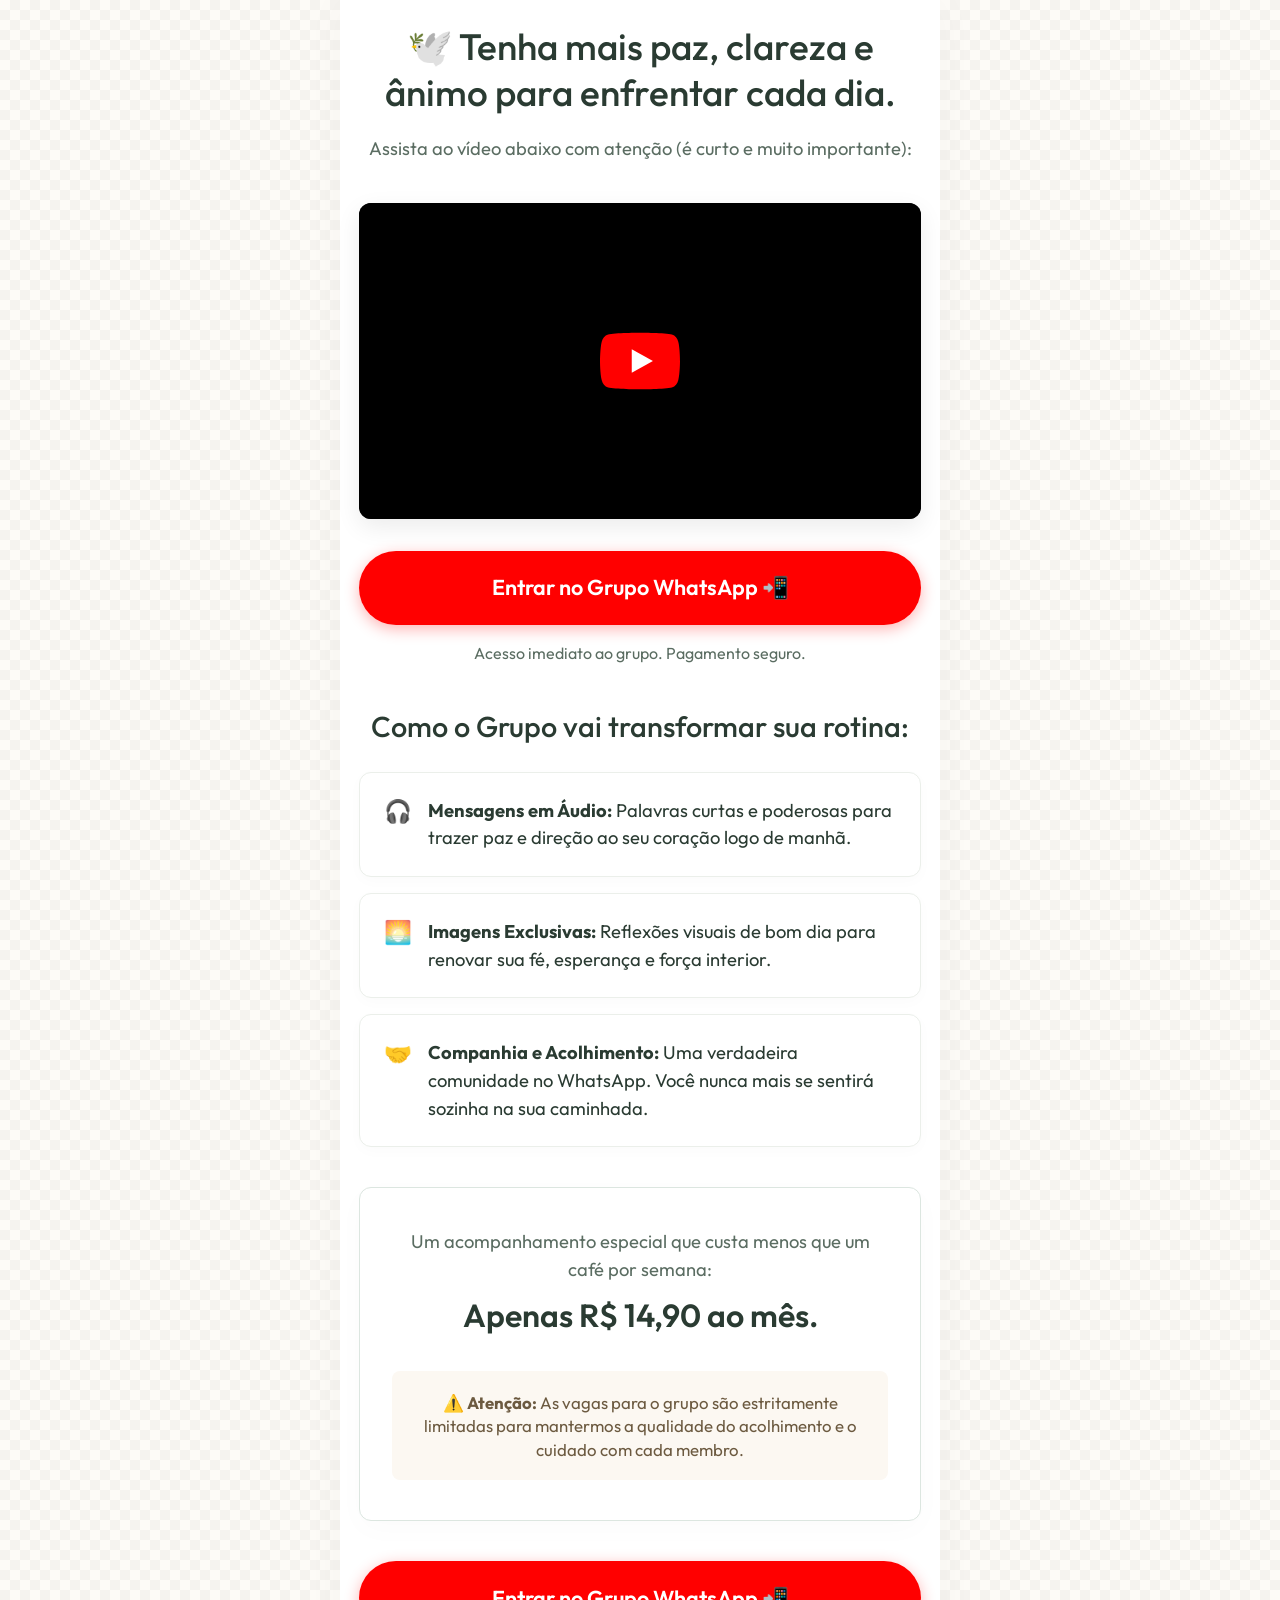
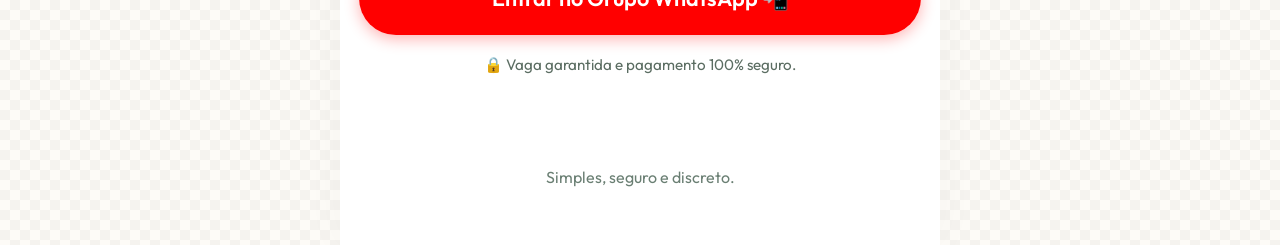
==== index.html @ f1dc8b4e "Add files via upload" ====
<!DOCTYPE html>
<html lang="pt-BR">
<head>
    <meta charset="UTF-8">
    <meta name="viewport" content="width=device-width, initial-scale=1.0, maximum-scale=1.0, user-scalable=no">
    <title>Sua Paz Diária</title>
    <link rel="preconnect" href="https://fonts.googleapis.com">
    <link rel="preconnect" href="https://fonts.gstatic.com" crossorigin>
    <link href="https://fonts.googleapis.com/css2?family=Outfit:wght@300;400;500;600&display=swap" rel="stylesheet">
    <link rel="stylesheet" href="oferta.css">
</head>
<body>
    <div class="container">
        <!-- 1. HEADLINE -->
        <header class="section text-center scroll-fade">
            <h1 class="main-title">🕊️ Tenha mais paz, clareza e ânimo para enfrentar cada dia.</h1>
            <p class="subtitle mt-2">Assista ao vídeo abaixo com atenção (é curto e muito importante):</p>
        </header>

        <!-- 2. VÍDEO VSL -->
        <section class="section text-center fade-in delay-1">
            <div class="video-container" id="video-placeholder" style="background-color: #000;">
                
                <!-- THUMBNAIL CUSTOMIZADA (Botão sempre perfeito no centro, no celular ou no PC) -->
                <div id="custom-thumb" class="pause-overlay" style="z-index: 25; background-image: url('https://img.youtube.com/vi/H5EEK-pJb9Y/maxresdefault.jpg'); background-size: cover; background-position: center; opacity: 1;" onclick="resumeVideo()">
                    <!-- Ícone de Play gigante e centralizado -->
                    <svg width="80" height="80" viewBox="0 0 68 48" fill="none" xmlns="http://www.w3.org/2000/svg" style="filter: drop-shadow(0px 4px 15px rgba(0,0,0,0.6)); transition: transform 0.2s ease;">
                        <path d="M66.52,7.74c-0.78-2.93-2.49-5.41-5.42-6.19C55.79,.01,34,0,34,0S12.21,.01,6.9,1.55C3.97,2.33,2.27,4.81,1.48,7.74C0.06,13.05,0,24,0,24s0.06,10.95,1.48,16.26c0.78,2.93,2.49,5.41,5.42,6.19C12.21,47.99,34,48,34,48s21.79-0.01,27.1-1.55c2.93-0.78,4.64-3.26,5.42-6.19C67.94,34.95,68,24,68,24S67.94,13.05,66.52,7.74z" fill="#FF0000"></path>
                        <path d="M45,24L27,14v20L45,24z" fill="#FFFFFF"></path>
                    </svg>
                </div>

                <!-- OVERLAY DE PAUSE -->
                <div id="pause-overlay" class="pause-overlay hidden" style="z-index: 20;" onclick="resumeVideo()">
                    <img id="pause-img" src="imagem-pause.jpg" alt="Vídeo Pausado" style="display:none; max-width: 80%; border-radius: 12px; box-shadow: 0 4px 20px rgba(0,0,0,0.8);">
                </div>
                
                <!-- Player do YouTube Blindado -->
                <div style="position: absolute; top:0; left:0; width:100%; height:calc(50% - 35px); z-index:10; cursor: default;"></div>
                <div style="position: absolute; bottom:0; left:0; width:100%; height:calc(50% - 35px); z-index:10; cursor: default;"></div>
                <div style="position: absolute; top:calc(50% - 35px); left:0; width:calc(50% - 45px); height:70px; z-index:10; cursor: default;"></div>
                <div style="position: absolute; top:calc(50% - 35px); right:0; width:calc(50% - 45px); height:70px; z-index:10; cursor: default;"></div>
                
                <iframe id="youtube-player" src="https://www.youtube.com/embed/H5EEK-pJb9Y?enablejsapi=1&rel=0&modestbranding=1&fs=0&controls=0&disablekb=1&playsinline=1" frameborder="0" allow="autoplay; picture-in-picture" style="position:absolute; top:0; left:0; width:100%; height:100%; border:0;"></iframe>
            </div>
            
            <div class="cta-container mt-3 scroll-fade">
                <!-- Link de checkout -->
                <a href="https://pay.cakto.com.br/9efyr44_864281" class="cta-button heartbeat-btn">Entrar no Grupo WhatsApp 📲</a>
                <p class="subtext">Acesso imediato ao grupo. Pagamento seguro.</p>
            </div>
        </section>

        <!-- 3. REFORÇO DOS PONTOS CHAVES (PÓS-VÍDEO) -->
        <section class="section scroll-fade">
            <h2 class="section-title text-center">Como o Grupo vai transformar sua rotina:</h2>
            <div class="benefits-list">
                <div class="benefit-item">
                    <span class="check-icon">🎧</span>
                    <p><strong>Mensagens em Áudio:</strong> Palavras curtas e poderosas para trazer paz e direção ao seu coração logo de manhã.</p>
                </div>
                <div class="benefit-item">
                    <span class="check-icon">🌅</span>
                    <p><strong>Imagens Exclusivas:</strong> Reflexões visuais de bom dia para renovar sua fé, esperança e força interior.</p>
                </div>
                <div class="benefit-item">
                    <span class="check-icon">🤝</span>
                    <p><strong>Companhia e Acolhimento:</strong> Uma verdadeira comunidade no WhatsApp. Você nunca mais se sentirá sozinha na sua caminhada.</p>
                </div>
            </div>
        </section>

        <!-- 4. PREÇO E ESCASSEZ -->
        <section class="section text-center scroll-fade">
            <div class="price-box">
                <p class="price-anchor">Um acompanhamento especial que custa menos que um café por semana:</p>
                <p class="price">Apenas R$ 14,90 ao mês.</p>
                <p class="scarcity mt-3">⚠️ <strong>Atenção:</strong> As vagas para o grupo são estritamente limitadas para mantermos a qualidade do acolhimento e o cuidado com cada membro.</p>
            </div>
        </section>

        <!-- 5. CTA FINAL -->
        <section class="section text-center scroll-fade" style="padding-bottom: 3rem;">
            <a href="https://pay.cakto.com.br/9efyr44_864281" class="cta-button heartbeat-btn">Entrar no Grupo WhatsApp 📲</a>
            <div class="secure-checkout mt-2">
                <p style="font-size: 0.95rem; color: var(--text-muted);">🔒 Vaga garantida e pagamento 100% seguro.</p>
            </div>
        </section>
        
        <footer class="text-center" style="margin-top: 1rem; color: #6A7F73; font-size: 1rem; padding-bottom: 2rem;">
            <p>Simples, seguro e discreto.</p>
        </footer>
    </div>

    <!-- Script de Autoplay e Controle Perfeito de Celular via YouTube -->
    <script src="https://www.youtube.com/iframe_api"></script>
    <script>
        var player;
        function onYouTubeIframeAPIReady() {
            player = new YT.Player('youtube-player', {
                events: {
                    'onReady': onPlayerReady,
                    'onStateChange': onPlayerStateChange
                }
            });
        }

        function onPlayerReady(event) {
            // Tenta dar o play automático 3 segundos após a tela carregar
            setTimeout(function() {
                try {
                    player.playVideo();
                } catch(e) {
                    console.log("Autoplay do celular bloqueou, aguardando toque na tela.");
                }
            }, 3000);
        }

        function onPlayerStateChange(event) {
            var pauseOverlay = document.getElementById('pause-overlay');
            var customThumb = document.getElementById('custom-thumb');
            
            if (event.data === YT.PlayerState.PAUSED) {
                // Se pausou, mostra a imagem de destrave
                pauseOverlay.classList.remove('hidden');
                
                var img = document.getElementById('pause-img');
                img.style.display = "block";
                img.onerror = function() { this.style.display = 'none'; }; 
            } else if (event.data === YT.PlayerState.PLAYING) {
                // Se voltou a tocar, some com tudo da frente para o vídeo rodar limpo
                pauseOverlay.classList.add('hidden');
                if (customThumb) customThumb.style.display = 'none';
            }
        }

        // Destrava o vídeo quando a pessoa toca no play ou no pause
        function resumeVideo() {
            if (player && typeof player.playVideo === 'function') {
                player.playVideo();
            }
            
            // Garantia extra de esconder as capas
            document.getElementById('pause-overlay').classList.add('hidden');
            var customThumb = document.getElementById('custom-thumb');
            if (customThumb) customThumb.style.display = 'none';
        }

        // Script de Animação de Scroll (Elementos aparecem suavemente)
        document.addEventListener("DOMContentLoaded", function() {
            var observer = new IntersectionObserver((entries) => {
                entries.forEach((entry) => {
                    if (entry.isIntersecting) {
                        entry.target.classList.add('visible');
                    }
                });
            }, { threshold: 0.1 });

            document.querySelectorAll('.scroll-fade').forEach((element) => {
                observer.observe(element);
            });
        });
    </script>
</body>
</html>
---- oferta.css ----
:root {
    --bg-color: #F9FBF9;
    --text-main: #2A3B32;
    --text-muted: #5B6D62;
    --accent-color: #FF0000; /* Vermelho YouTube */
    --accent-dark: #CC0000;
    --box-bg: #FFFFFF;
    --green-soft: #F4FBF6;
    --green-text: #2D6A4F;
    --green-border: #E6F3EA;
}

* {
    margin: 0;
    padding: 0;
    box-sizing: border-box;
    font-family: 'Outfit', sans-serif;
}

body {
    background-color: #FDFBF7; /* Um tom quente de creme, relaxante para os olhos */
    /* Textura quadriculada de tecido visível e confortável */
    background-image: linear-gradient(45deg, rgba(0,0,0,0.03) 25%, transparent 25%, transparent 75%, rgba(0,0,0,0.03) 75%, rgba(0,0,0,0.03)), 
                      linear-gradient(45deg, rgba(0,0,0,0.03) 25%, transparent 25%, transparent 75%, rgba(0,0,0,0.03) 75%, rgba(0,0,0,0.03));
    background-size: 20px 20px;
    background-position: 0 0, 10px 10px;
    color: var(--text-main);
    line-height: 1.5;
    font-size: 19px; 
    -webkit-font-smoothing: antialiased;
}

.container {
    max-width: 600px; 
    margin: 0 auto;
    padding: 1.5rem 1.2rem; /* Espaçamento mais compacto */
    background-color: #FFFFFF;
    box-shadow: 0 0 40px rgba(0,0,0,0.03);
    min-height: 100vh;
}

.section {
    margin-bottom: 2.5rem; /* Menos espaço em branco entre as seções */
}

.text-center {
    text-align: center;
}

.main-title {
    font-size: clamp(1.8rem, 6vw, 2.3rem);
    font-weight: 500;
    color: var(--text-main);
    line-height: 1.25;
}

.subtitle {
    font-size: 1.15rem;
    color: var(--text-muted);
    font-weight: 400;
}

.section-title {
    font-size: clamp(1.5rem, 5vw, 1.8rem);
    font-weight: 500;
    margin-bottom: 1.5rem;
    color: var(--text-main);
}

/* Video */
.video-container {
    position: relative;
    width: 100%;
    padding-bottom: 56.25%; /* 16:9 Aspect Ratio */
    height: 0;
    border-radius: 12px;
    overflow: hidden;
    box-shadow: 0 8px 25px rgba(0,0,0,0.08);
    background-color: #E2E8E4;
}

.video-container iframe,
.video-container video {
    position: absolute;
    top: 0;
    left: 0;
    width: 100%;
    height: 100%;
    border: 0;
}

/* Overlay de Pause Customizado */
.pause-overlay {
    position: absolute;
    top: 0;
    left: 0;
    width: 100%;
    height: 100%;
    background-color: rgba(0, 0, 0, 0.85); /* Fundo escuro */
    z-index: 20; /* Fica acima da blindagem invisível */
    display: flex;
    flex-direction: column;
    align-items: center;
    justify-content: center;
    cursor: pointer;
    transition: opacity 0.3s ease;
}

.pause-overlay.hidden {
    opacity: 0;
    pointer-events: none;
}

.video-mockup {
    position: absolute;
    top: 0;
    left: 0;
    width: 100%;
    height: 100%;
    display: flex;
    align-items: center;
    justify-content: center;
    color: #6A7F73;
    font-weight: 600;
    font-size: 1.2rem;
}

.mt-2 { margin-top: 1.2rem; }
.mt-3 { margin-top: 2rem; }

/* Benefits list */
.benefits-list {
    display: flex;
    flex-direction: column;
    gap: 1rem;
}

.benefit-item {
    display: flex;
    align-items: flex-start;
    gap: 1rem;
    background-color: var(--box-bg);
    padding: 1.5rem;
    border-radius: 12px;
    border: 1px solid #EBEFEA;
    box-shadow: 0 4px 15px rgba(0,0,0,0.02);
}

.benefit-item p {
    font-size: 1.15rem;
    margin: 0;
    font-weight: 400;
    text-align: left;
}

.check-icon {
    color: var(--accent-color);
    font-weight: bold;
    font-size: 1.4rem;
    margin-top: -2px;
}

/* Price Box */
.price-box {
    background-color: var(--box-bg);
    padding: 2.5rem 2rem;
    border-radius: 12px;
    border: 1px solid #DCE6E0;
    box-shadow: 0 8px 30px rgba(0,0,0,0.02);
}

.price-anchor {
    font-size: 1.15rem;
    color: var(--text-muted);
    margin-bottom: 0.5rem;
}

.price {
    font-size: 2rem;
    font-weight: 600;
    color: var(--text-main);
}

.scarcity {
    font-size: 1.05rem;
    color: #6C5A40;
    background-color: #FCF8F2;
    padding: 1.2rem;
    border-radius: 8px;
    display: inline-block;
    line-height: 1.4;
    margin-bottom: 0;
}

/* Button */
.cta-button {
    display: inline-block;
    width: 100%;
    background-color: var(--accent-color);
    color: #FFFFFF !important;
    text-decoration: none;
    padding: 1.3rem 1rem;
    font-size: 1.35rem;
    font-weight: 600;
    border-radius: 50px;
    box-shadow: 0 4px 15px rgba(255, 0, 0, 0.3);
    transition: all 0.3s ease;
    cursor: pointer;
}

.cta-button:hover {
    background-color: var(--accent-dark);
    transform: translateY(-2px);
    box-shadow: 0 6px 20px rgba(255, 0, 0, 0.4);
}

.cta-button:active {
    transform: translateY(0);
}

/* Animação pulsante */
.heartbeat-btn {
    animation: heartbeat 2s infinite;
}

@keyframes heartbeat {
    0% { transform: scale(1); box-shadow: 0 4px 15px rgba(255, 0, 0, 0.3); }
    15% { transform: scale(1.03); box-shadow: 0 8px 20px rgba(255, 0, 0, 0.45); }
    30% { transform: scale(1); box-shadow: 0 4px 15px rgba(255, 0, 0, 0.3); }
    45% { transform: scale(1.03); box-shadow: 0 8px 20px rgba(255, 0, 0, 0.45); }
    60% { transform: scale(1); box-shadow: 0 4px 15px rgba(255, 0, 0, 0.3); }
    100% { transform: scale(1); box-shadow: 0 4px 15px rgba(255, 0, 0, 0.3); }
}

.subtext {
    font-size: 1rem;
    color: var(--text-muted);
    margin-top: 1rem;
}

/* Animations - Scroll */
.scroll-fade {
    opacity: 0;
    transform: translateY(20px);
    transition: opacity 0.8s ease-out, transform 0.8s ease-out;
}

.scroll-fade.visible {
    opacity: 1;
    transform: translateY(0);
}

.fade-in {
    opacity: 0;
    transform: translateY(15px);
    animation: fadeInAnim 0.8s ease forwards;
}

.delay-1 { animation-delay: 0.1s; }
.delay-2 { animation-delay: 0.2s; }
.delay-3 { animation-delay: 0.3s; }

@keyframes fadeInAnim {
    to {
        opacity: 1;
        transform: translateY(0);
    }
}
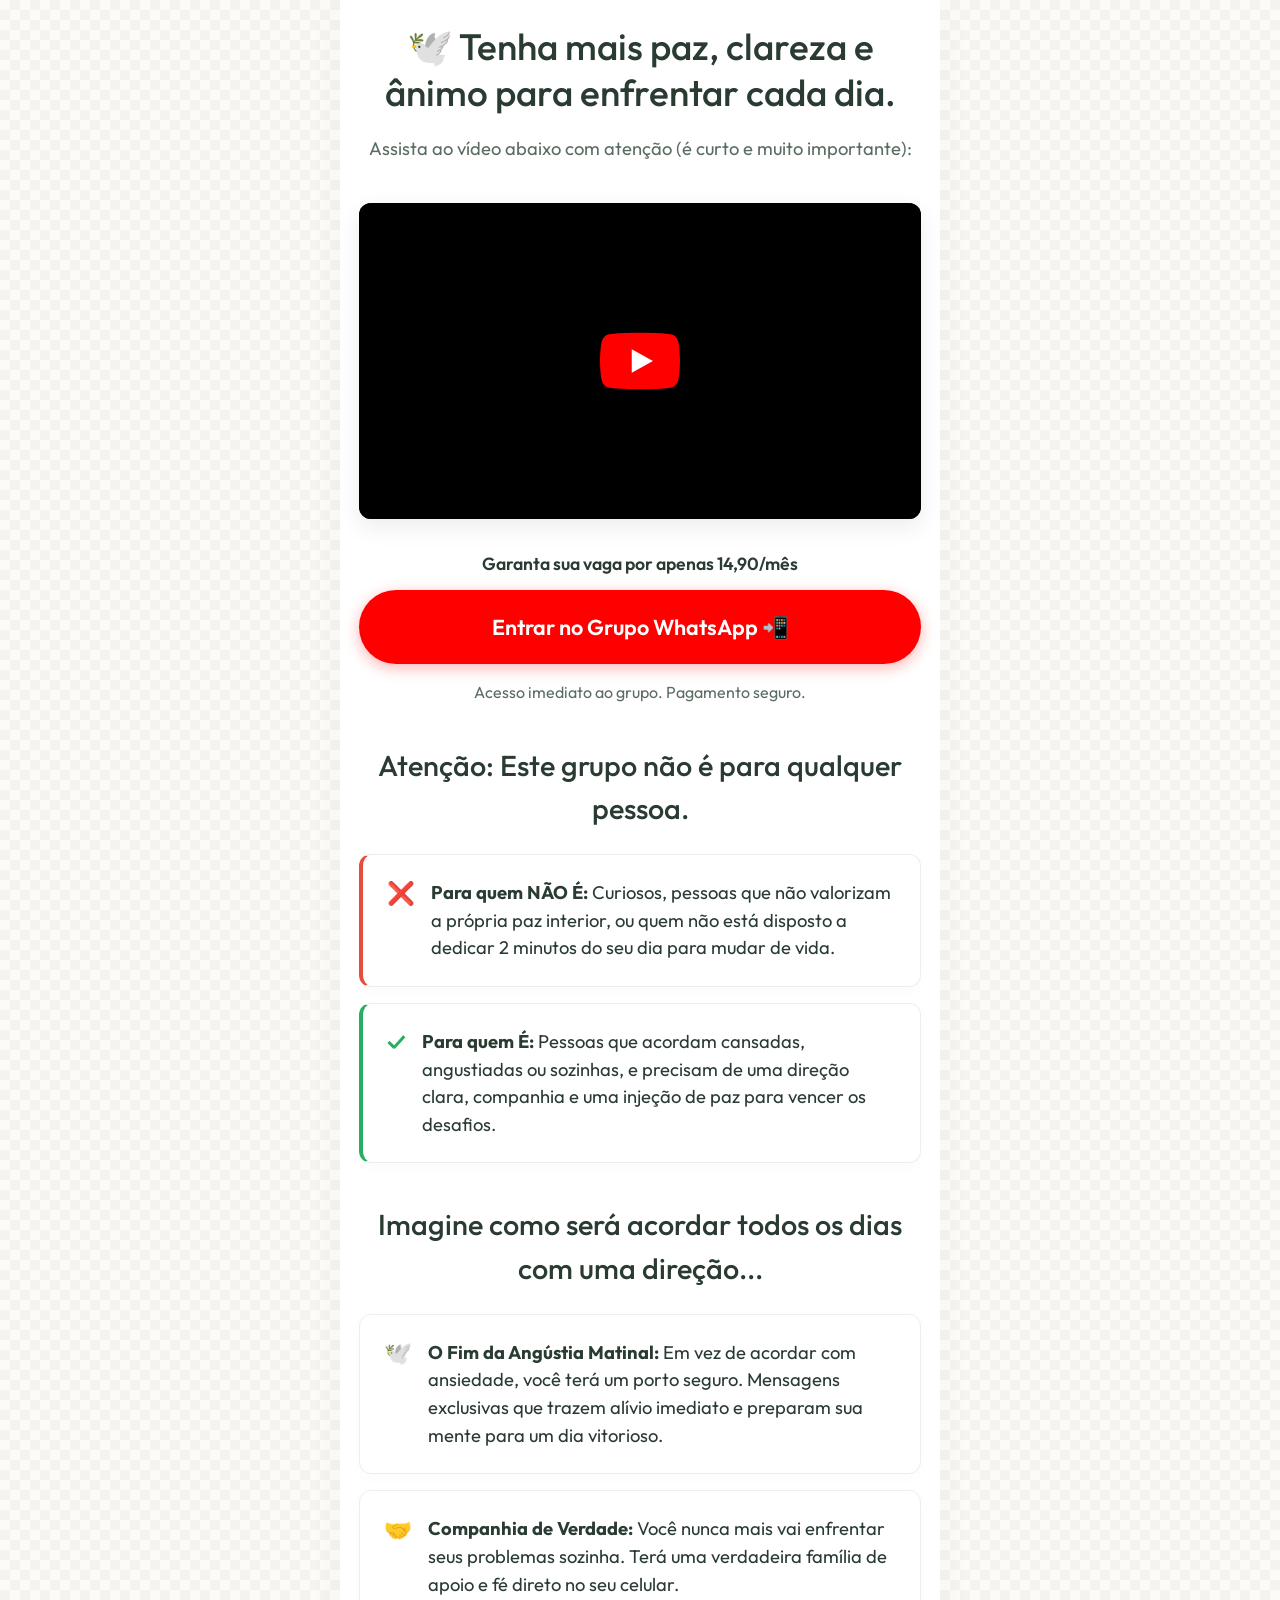
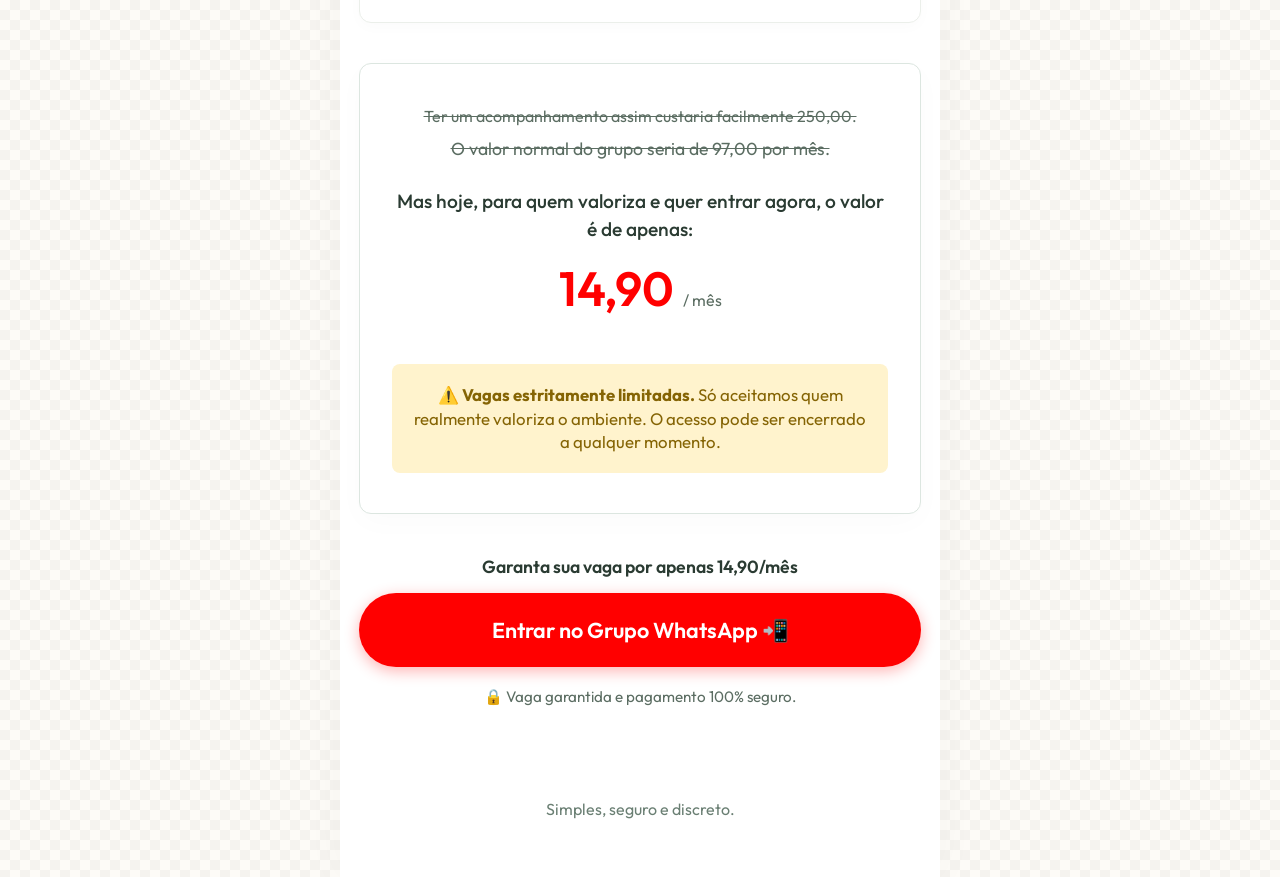
==== commit 9ed0c216: "Add files via upload" ====
--- a/index.html
+++ b/index.html
@@ -46,41 +46,56 @@
             
             <div class="cta-container mt-3 scroll-fade">
                 <!-- Link de checkout -->
+                <p style="font-size: 1.1rem; font-weight: 600; margin-bottom: 0.8rem; color: var(--text-main);">Garanta sua vaga por apenas 14,90/mês</p>
                 <a href="https://pay.cakto.com.br/9efyr44_864281" class="cta-button heartbeat-btn">Entrar no Grupo WhatsApp 📲</a>
                 <p class="subtext">Acesso imediato ao grupo. Pagamento seguro.</p>
             </div>
         </section>
 
-        <!-- 3. REFORÇO DOS PONTOS CHAVES (PÓS-VÍDEO) -->
+        <!-- 3. PARA QUEM É E NÃO É (Afastar curiosos) -->
         <section class="section scroll-fade">
-            <h2 class="section-title text-center">Como o Grupo vai transformar sua rotina:</h2>
+            <h2 class="section-title text-center">Atenção: Este grupo não é para qualquer pessoa.</h2>
             <div class="benefits-list">
-                <div class="benefit-item">
-                    <span class="check-icon">🎧</span>
-                    <p><strong>Mensagens em Áudio:</strong> Palavras curtas e poderosas para trazer paz e direção ao seu coração logo de manhã.</p>
+                <div class="benefit-item" style="border-left: 4px solid #E74C3C;">
+                    <span class="check-icon" style="color: #E74C3C;">❌</span>
+                    <p><strong>Para quem NÃO É:</strong> Curiosos, pessoas que não valorizam a própria paz interior, ou quem não está disposto a dedicar 2 minutos do seu dia para mudar de vida.</p>
                 </div>
-                <div class="benefit-item">
-                    <span class="check-icon">🌅</span>
-                    <p><strong>Imagens Exclusivas:</strong> Reflexões visuais de bom dia para renovar sua fé, esperança e força interior.</p>
-                </div>
-                <div class="benefit-item">
-                    <span class="check-icon">🤝</span>
-                    <p><strong>Companhia e Acolhimento:</strong> Uma verdadeira comunidade no WhatsApp. Você nunca mais se sentirá sozinha na sua caminhada.</p>
+                <div class="benefit-item" style="border-left: 4px solid #27AE60;">
+                    <span class="check-icon" style="color: #27AE60;">✓</span>
+                    <p><strong>Para quem É:</strong> Pessoas que acordam cansadas, angustiadas ou sozinhas, e precisam de uma direção clara, companhia e uma injeção de paz para vencer os desafios.</p>
                 </div>
             </div>
         </section>
 
-        <!-- 4. PREÇO E ESCASSEZ -->
+        <!-- 3.5. O SEU FUTURO (Ponto B) -->
+        <section class="section scroll-fade">
+            <h2 class="section-title text-center">Imagine como será acordar todos os dias com uma direção...</h2>
+            <div class="benefits-list">
+                <div class="benefit-item">
+                    <span class="check-icon">🕊️</span>
+                    <p><strong>O Fim da Angústia Matinal:</strong> Em vez de acordar com ansiedade, você terá um porto seguro. Mensagens exclusivas que trazem alívio imediato e preparam sua mente para um dia vitorioso.</p>
+                </div>
+                <div class="benefit-item">
+                    <span class="check-icon">🤝</span>
+                    <p><strong>Companhia de Verdade:</strong> Você nunca mais vai enfrentar seus problemas sozinha. Terá uma verdadeira família de apoio e fé direto no seu celular.</p>
+                </div>
+            </div>
+        </section>
+
+        <!-- 4. PREÇO E ESCASSEZ COM DUPLA ANCORAGEM -->
         <section class="section text-center scroll-fade">
             <div class="price-box">
-                <p class="price-anchor">Um acompanhamento especial que custa menos que um café por semana:</p>
-                <p class="price">Apenas R$ 14,90 ao mês.</p>
-                <p class="scarcity mt-3">⚠️ <strong>Atenção:</strong> As vagas para o grupo são estritamente limitadas para mantermos a qualidade do acolhimento e o cuidado com cada membro.</p>
+                <p class="price-anchor" style="text-decoration: line-through; margin-bottom: 0.5rem; font-size: 1rem;">Ter um acompanhamento assim custaria facilmente 250,00.</p>
+                <p class="price-anchor" style="text-decoration: line-through; margin-bottom: 1.5rem; font-size: 1.1rem;">O valor normal do grupo seria de 97,00 por mês.</p>
+                <p class="price-anchor" style="font-weight: 500; font-size: 1.2rem; color: var(--text-main);">Mas hoje, para quem valoriza e quer entrar agora, o valor é de apenas:</p>
+                <p class="price" style="font-size: 3rem; color: var(--accent-color); margin: 0.5rem 0;">14,90 <span style="font-size: 1rem; color: var(--text-muted); font-weight: 400;">/ mês</span></p>
+                <p class="scarcity mt-3" style="background-color: #FFF3CD; color: #856404;">⚠️ <strong>Vagas estritamente limitadas.</strong> Só aceitamos quem realmente valoriza o ambiente. O acesso pode ser encerrado a qualquer momento.</p>
             </div>
         </section>
 
         <!-- 5. CTA FINAL -->
         <section class="section text-center scroll-fade" style="padding-bottom: 3rem;">
+            <p style="font-size: 1.1rem; font-weight: 600; margin-bottom: 0.8rem; color: var(--text-main);">Garanta sua vaga por apenas 14,90/mês</p>
             <a href="https://pay.cakto.com.br/9efyr44_864281" class="cta-button heartbeat-btn">Entrar no Grupo WhatsApp 📲</a>
             <div class="secure-checkout mt-2">
                 <p style="font-size: 0.95rem; color: var(--text-muted);">🔒 Vaga garantida e pagamento 100% seguro.</p>
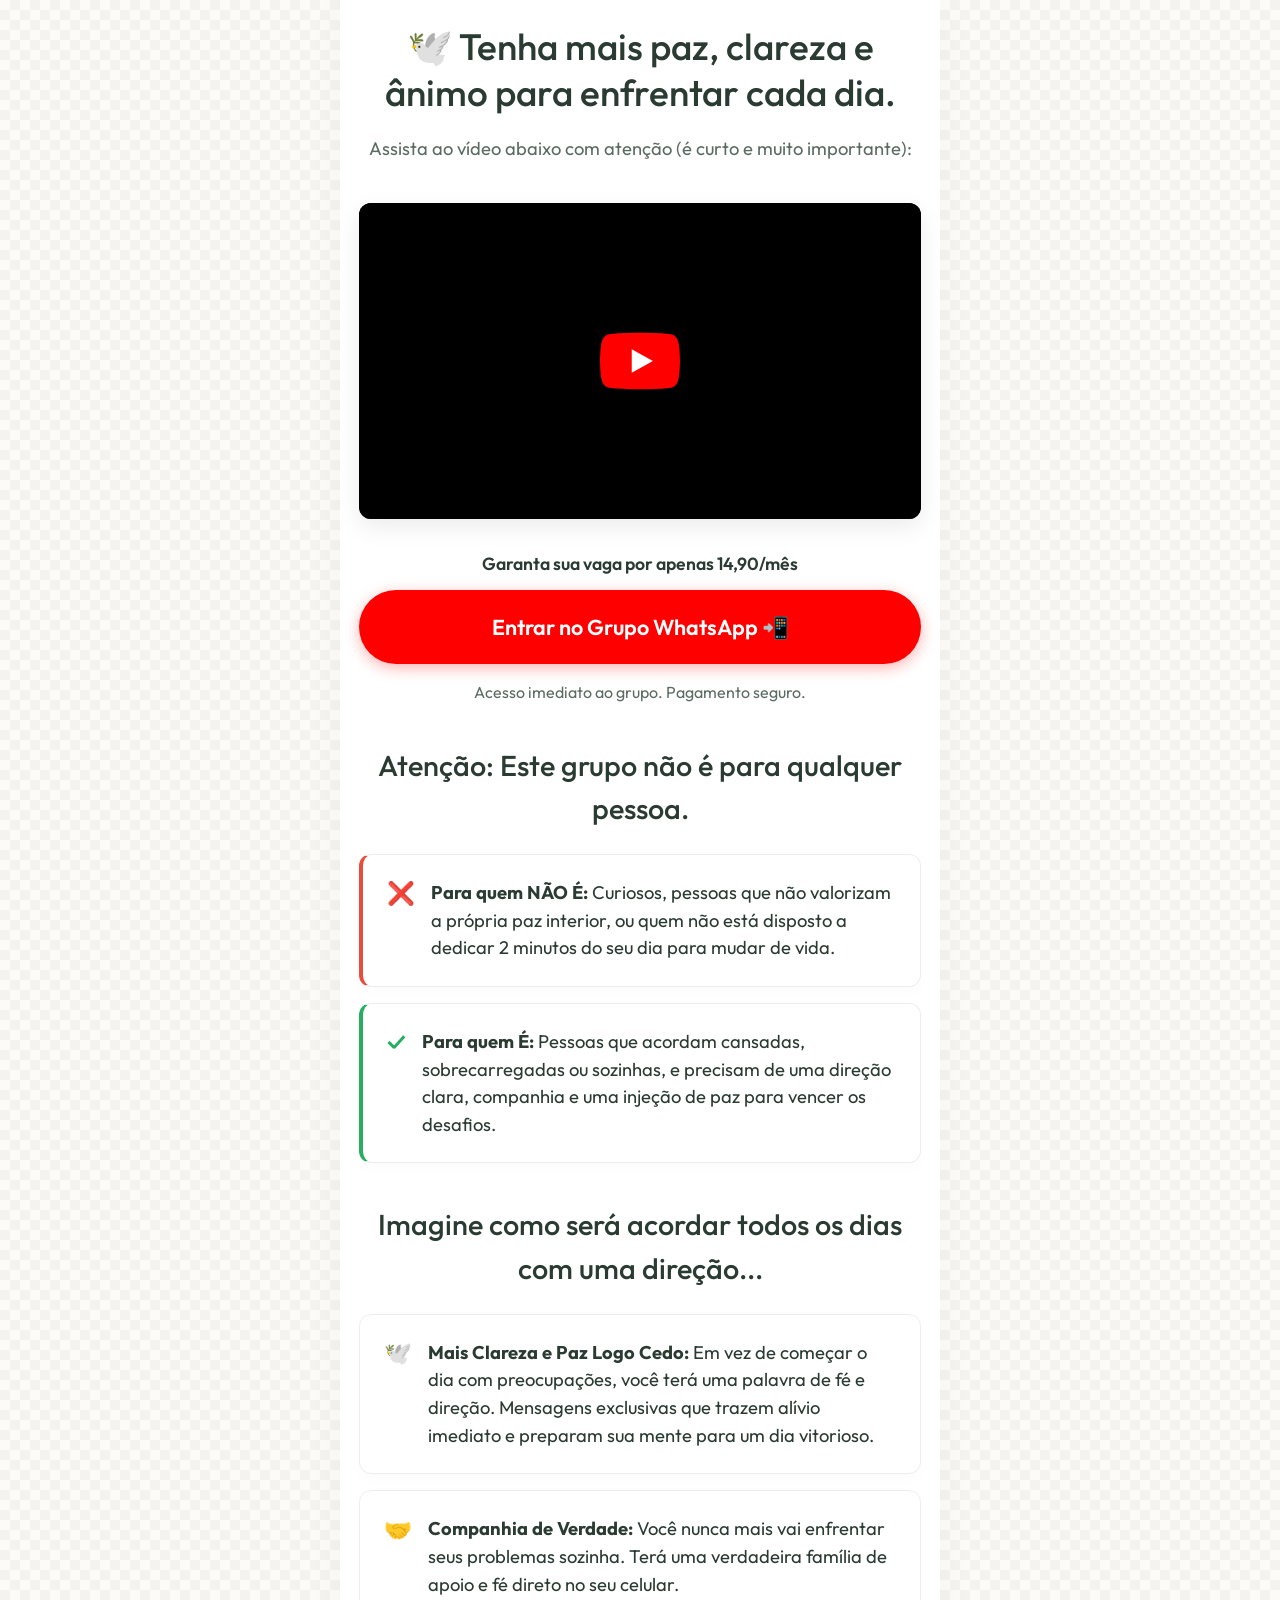
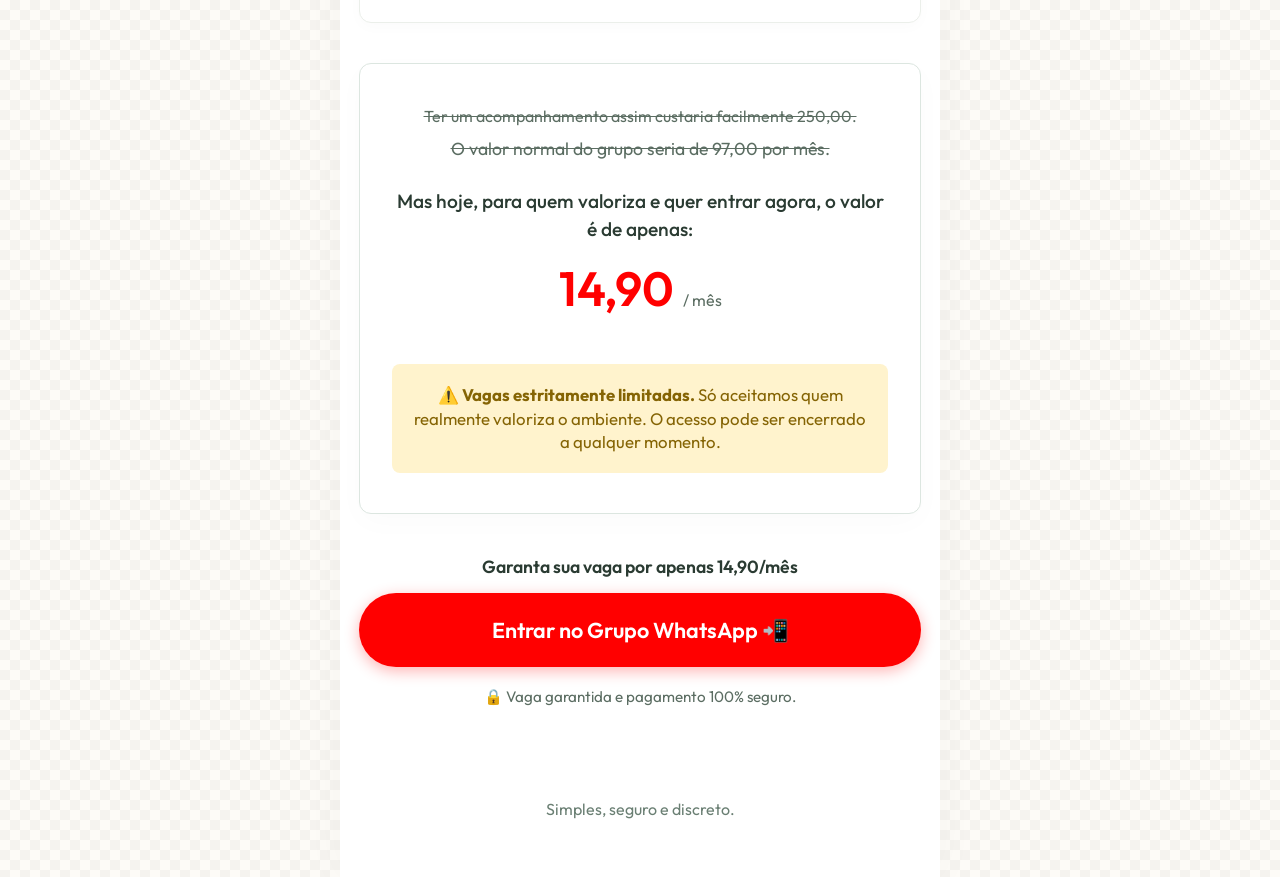
==== commit 5504c00d: "Add files via upload" ====
--- a/index.html
+++ b/index.html
@@ -41,7 +41,7 @@
                 <div style="position: absolute; top:calc(50% - 35px); left:0; width:calc(50% - 45px); height:70px; z-index:10; cursor: default;"></div>
                 <div style="position: absolute; top:calc(50% - 35px); right:0; width:calc(50% - 45px); height:70px; z-index:10; cursor: default;"></div>
                 
-                <iframe id="youtube-player" src="https://www.youtube.com/embed/H5EEK-pJb9Y?enablejsapi=1&rel=0&modestbranding=1&fs=0&controls=0&disablekb=1&playsinline=1" frameborder="0" allow="autoplay; picture-in-picture" style="position:absolute; top:0; left:0; width:100%; height:100%; border:0;"></iframe>
+                <iframe id="youtube-player" src="https://www.youtube.com/embed/H5EEK-pJb9Y?enablejsapi=1&rel=0&modestbranding=1&fs=0&controls=0&disablekb=1&playsinline=1&cb=2026" frameborder="0" allow="autoplay; picture-in-picture" style="position:absolute; top:0; left:0; width:100%; height:100%; border:0;"></iframe>
             </div>
             
             <div class="cta-container mt-3 scroll-fade">
@@ -62,7 +62,7 @@
                 </div>
                 <div class="benefit-item" style="border-left: 4px solid #27AE60;">
                     <span class="check-icon" style="color: #27AE60;">✓</span>
-                    <p><strong>Para quem É:</strong> Pessoas que acordam cansadas, angustiadas ou sozinhas, e precisam de uma direção clara, companhia e uma injeção de paz para vencer os desafios.</p>
+                    <p><strong>Para quem É:</strong> Pessoas que acordam cansadas, sobrecarregadas ou sozinhas, e precisam de uma direção clara, companhia e uma injeção de paz para vencer os desafios.</p>
                 </div>
             </div>
         </section>
@@ -73,7 +73,7 @@
             <div class="benefits-list">
                 <div class="benefit-item">
                     <span class="check-icon">🕊️</span>
-                    <p><strong>O Fim da Angústia Matinal:</strong> Em vez de acordar com ansiedade, você terá um porto seguro. Mensagens exclusivas que trazem alívio imediato e preparam sua mente para um dia vitorioso.</p>
+                    <p><strong>Mais Clareza e Paz Logo Cedo:</strong> Em vez de começar o dia com preocupações, você terá uma palavra de fé e direção. Mensagens exclusivas que trazem alívio imediato e preparam sua mente para um dia vitorioso.</p>
                 </div>
                 <div class="benefit-item">
                     <span class="check-icon">🤝</span>
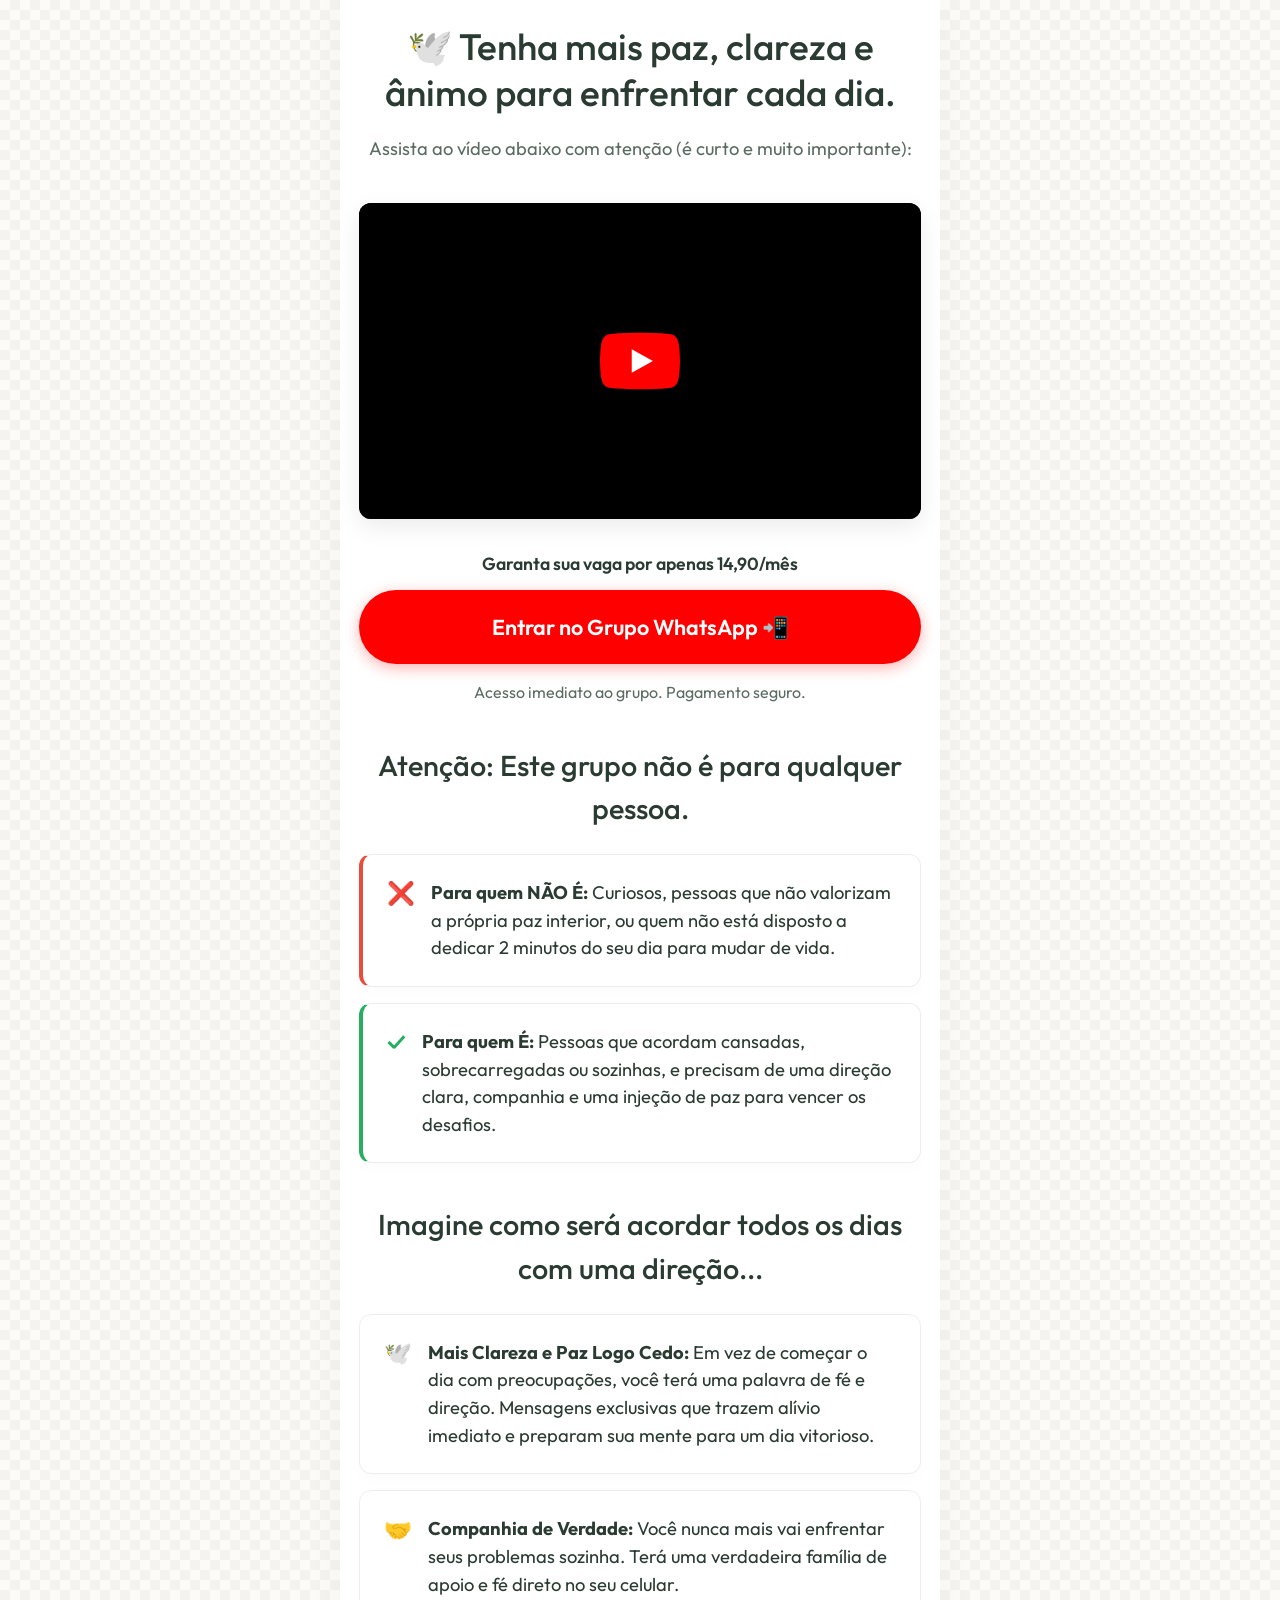
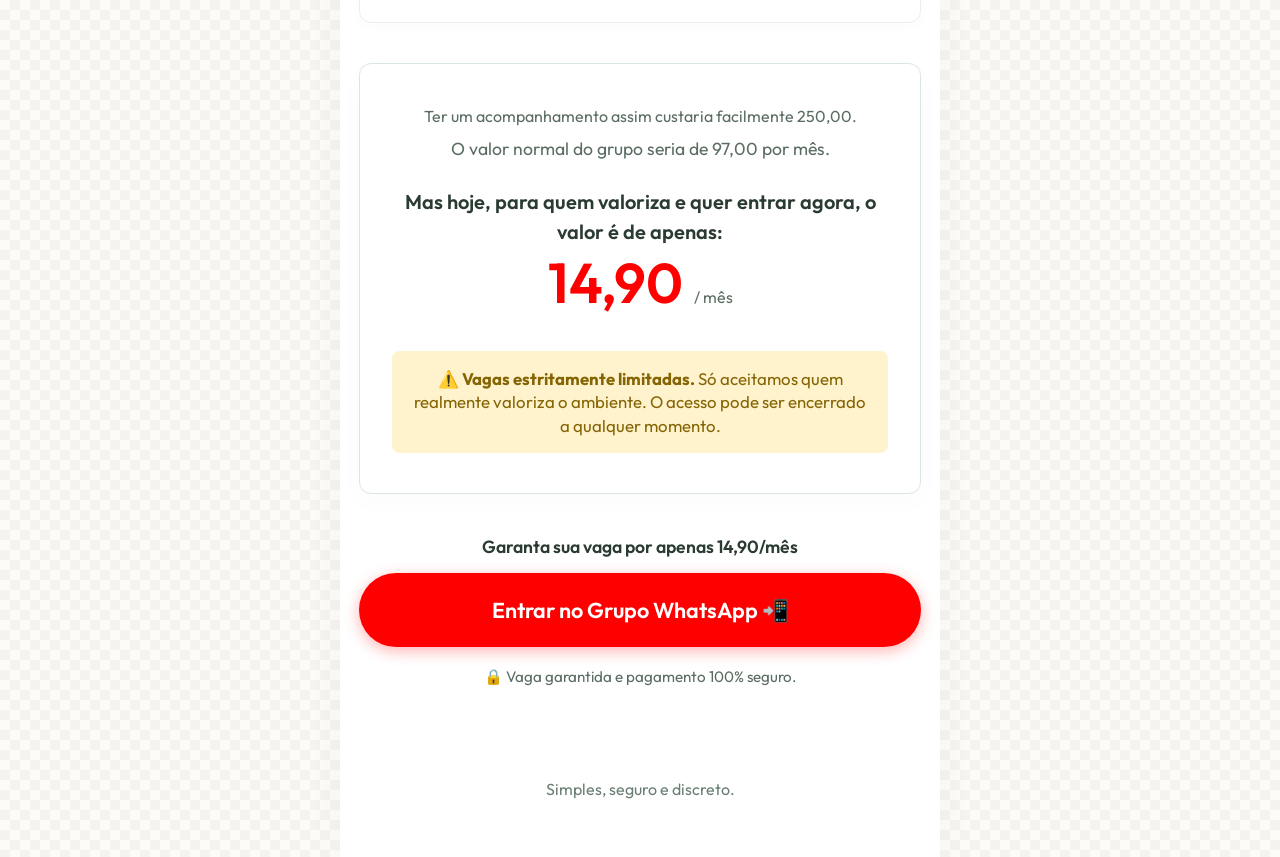
==== commit 46784a74: "Add files via upload" ====
--- a/index.html
+++ b/index.html
@@ -85,11 +85,11 @@
         <!-- 4. PREÇO E ESCASSEZ COM DUPLA ANCORAGEM -->
         <section class="section text-center scroll-fade">
             <div class="price-box">
-                <p class="price-anchor" style="text-decoration: line-through; margin-bottom: 0.5rem; font-size: 1rem;">Ter um acompanhamento assim custaria facilmente 250,00.</p>
-                <p class="price-anchor" style="text-decoration: line-through; margin-bottom: 1.5rem; font-size: 1.1rem;">O valor normal do grupo seria de 97,00 por mês.</p>
-                <p class="price-anchor" style="font-weight: 500; font-size: 1.2rem; color: var(--text-main);">Mas hoje, para quem valoriza e quer entrar agora, o valor é de apenas:</p>
-                <p class="price" style="font-size: 3rem; color: var(--accent-color); margin: 0.5rem 0;">14,90 <span style="font-size: 1rem; color: var(--text-muted); font-weight: 400;">/ mês</span></p>
-                <p class="scarcity mt-3" style="background-color: #FFF3CD; color: #856404;">⚠️ <strong>Vagas estritamente limitadas.</strong> Só aceitamos quem realmente valoriza o ambiente. O acesso pode ser encerrado a qualquer momento.</p>
+                <p class="price-anchor" style="margin-bottom: 0.5rem; font-size: 1rem; color: var(--text-muted);">Ter um acompanhamento assim custaria facilmente 250,00.</p>
+                <p class="price-anchor" style="margin-bottom: 1.5rem; font-size: 1.1rem; color: var(--text-muted);">O valor normal do grupo seria de 97,00 por mês.</p>
+                <p class="price-anchor" style="font-weight: 600; font-size: 1.25rem; color: var(--text-main);">Mas hoje, para quem valoriza e quer entrar agora, o valor é de apenas:</p>
+                <p class="price" style="font-size: 3.5rem; color: var(--accent-color); margin: 0.5rem 0; line-height: 1;">14,90 <span style="font-size: 1rem; color: var(--text-muted); font-weight: 400;">/ mês</span></p>
+                <p class="scarcity mt-3" style="background-color: #FFF3CD; color: #856404; padding: 1rem; border-radius: 8px;">⚠️ <strong>Vagas estritamente limitadas.</strong> Só aceitamos quem realmente valoriza o ambiente. O acesso pode ser encerrado a qualquer momento.</p>
             </div>
         </section>
 
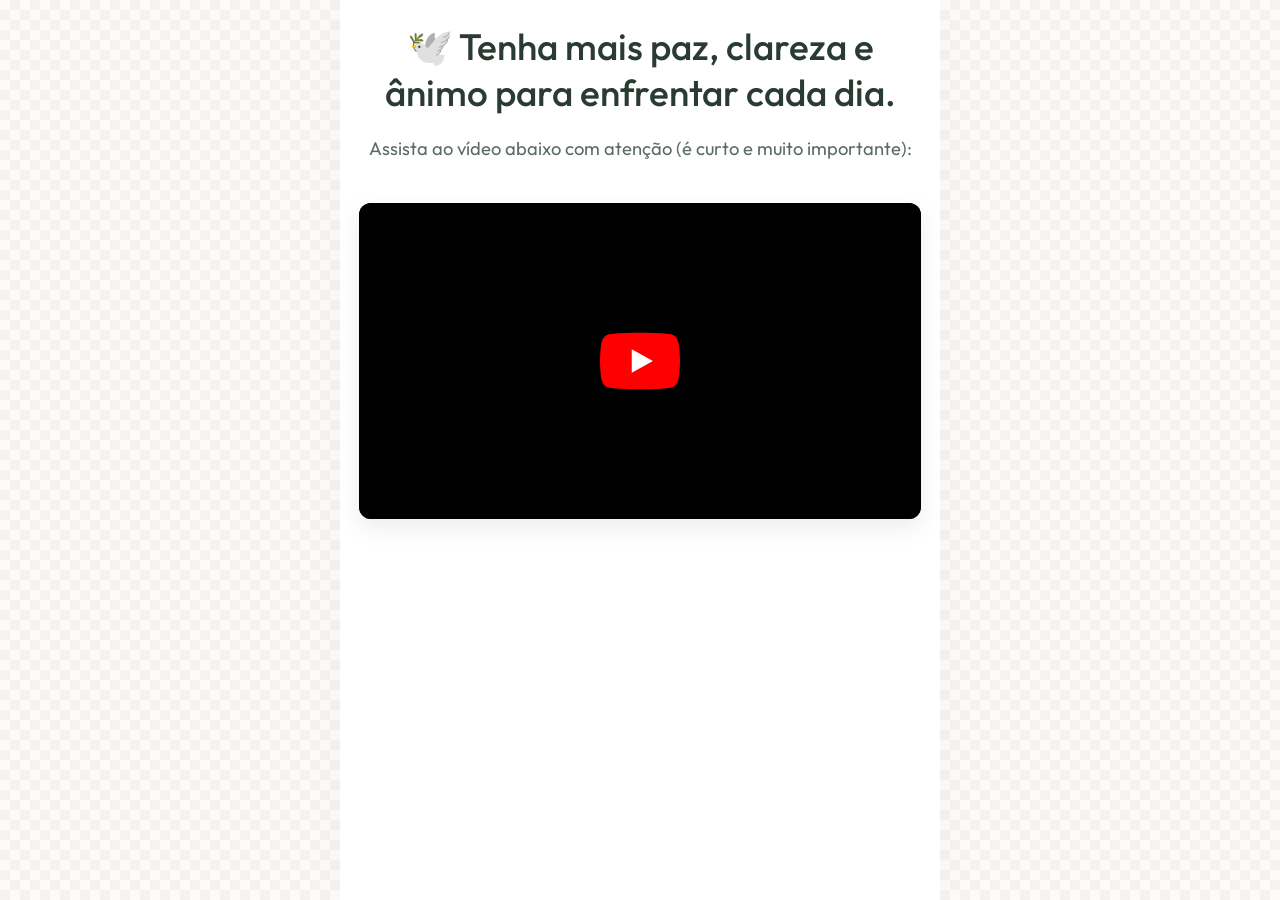
==== commit d4a75ab8: "Add files via upload" ====
--- a/index.html
+++ b/index.html
@@ -44,7 +44,7 @@
                 <iframe id="youtube-player" src="https://www.youtube.com/embed/H5EEK-pJb9Y?enablejsapi=1&rel=0&modestbranding=1&fs=0&controls=0&disablekb=1&playsinline=1&cb=2026" frameborder="0" allow="autoplay; picture-in-picture" style="position:absolute; top:0; left:0; width:100%; height:100%; border:0;"></iframe>
             </div>
             
-            <div class="cta-container mt-3 scroll-fade">
+            <div class="cta-container mt-3 scroll-fade hidden-until-video" style="display: none;">
                 <!-- Link de checkout -->
                 <p style="font-size: 1.1rem; font-weight: 600; margin-bottom: 0.8rem; color: var(--text-main);">Garanta sua vaga por apenas 14,90/mês</p>
                 <a href="https://pay.cakto.com.br/9efyr44_864281" class="cta-button heartbeat-btn">Entrar no Grupo WhatsApp 📲</a>
@@ -53,7 +53,7 @@
         </section>
 
         <!-- 3. PARA QUEM É E NÃO É (Afastar curiosos) -->
-        <section class="section scroll-fade">
+        <section class="section scroll-fade hidden-until-video" style="display: none;">
             <h2 class="section-title text-center">Atenção: Este grupo não é para qualquer pessoa.</h2>
             <div class="benefits-list">
                 <div class="benefit-item" style="border-left: 4px solid #E74C3C;">
@@ -68,7 +68,7 @@
         </section>
 
         <!-- 3.5. O SEU FUTURO (Ponto B) -->
-        <section class="section scroll-fade">
+        <section class="section scroll-fade hidden-until-video" style="display: none;">
             <h2 class="section-title text-center">Imagine como será acordar todos os dias com uma direção...</h2>
             <div class="benefits-list">
                 <div class="benefit-item">
@@ -83,7 +83,7 @@
         </section>
 
         <!-- 4. PREÇO E ESCASSEZ COM DUPLA ANCORAGEM -->
-        <section class="section text-center scroll-fade">
+        <section class="section text-center scroll-fade hidden-until-video" style="display: none;">
             <div class="price-box">
                 <p class="price-anchor" style="margin-bottom: 0.5rem; font-size: 1rem; color: var(--text-muted);">Ter um acompanhamento assim custaria facilmente 250,00.</p>
                 <p class="price-anchor" style="margin-bottom: 1.5rem; font-size: 1.1rem; color: var(--text-muted);">O valor normal do grupo seria de 97,00 por mês.</p>
@@ -94,7 +94,7 @@
         </section>
 
         <!-- 5. CTA FINAL -->
-        <section class="section text-center scroll-fade" style="padding-bottom: 3rem;">
+        <section class="section text-center scroll-fade hidden-until-video" style="padding-bottom: 3rem; display: none;">
             <p style="font-size: 1.1rem; font-weight: 600; margin-bottom: 0.8rem; color: var(--text-main);">Garanta sua vaga por apenas 14,90/mês</p>
             <a href="https://pay.cakto.com.br/9efyr44_864281" class="cta-button heartbeat-btn">Entrar no Grupo WhatsApp 📲</a>
             <div class="secure-checkout mt-2">
@@ -102,7 +102,7 @@
             </div>
         </section>
         
-        <footer class="text-center" style="margin-top: 1rem; color: #6A7F73; font-size: 1rem; padding-bottom: 2rem;">
+        <footer class="text-center hidden-until-video" style="margin-top: 1rem; color: #6A7F73; font-size: 1rem; padding-bottom: 2rem; display: none;">
             <p>Simples, seguro e discreto.</p>
         </footer>
     </div>
@@ -111,6 +111,8 @@
     <script src="https://www.youtube.com/iframe_api"></script>
     <script>
         var player;
+        var contentRevealed = false;
+
         function onYouTubeIframeAPIReady() {
             player = new YT.Player('youtube-player', {
                 events: {
@@ -129,6 +131,9 @@
                     console.log("Autoplay do celular bloqueou, aguardando toque na tela.");
                 }
             }, 3000);
+
+            // Verifica a cada 1 segundo se o usuário já assistiu 3 minutos (180 segundos)
+            setInterval(checkVideoTime, 1000);
         }
 
         function onPlayerStateChange(event) {
@@ -159,6 +164,25 @@
             document.getElementById('pause-overlay').classList.add('hidden');
             var customThumb = document.getElementById('custom-thumb');
             if (customThumb) customThumb.style.display = 'none';
+        }
+
+        function checkVideoTime() {
+            if (contentRevealed) return;
+            
+            if (player && player.getCurrentTime) {
+                var time = player.getCurrentTime();
+                if (time >= 180) { // 3 minutos = 180 segundos
+                    revealContent();
+                }
+            }
+        }
+
+        function revealContent() {
+            contentRevealed = true;
+            var elements = document.querySelectorAll('.hidden-until-video');
+            elements.forEach(function(el) {
+                el.style.display = 'block';
+            });
         }
 
         // Script de Animação de Scroll (Elementos aparecem suavemente)
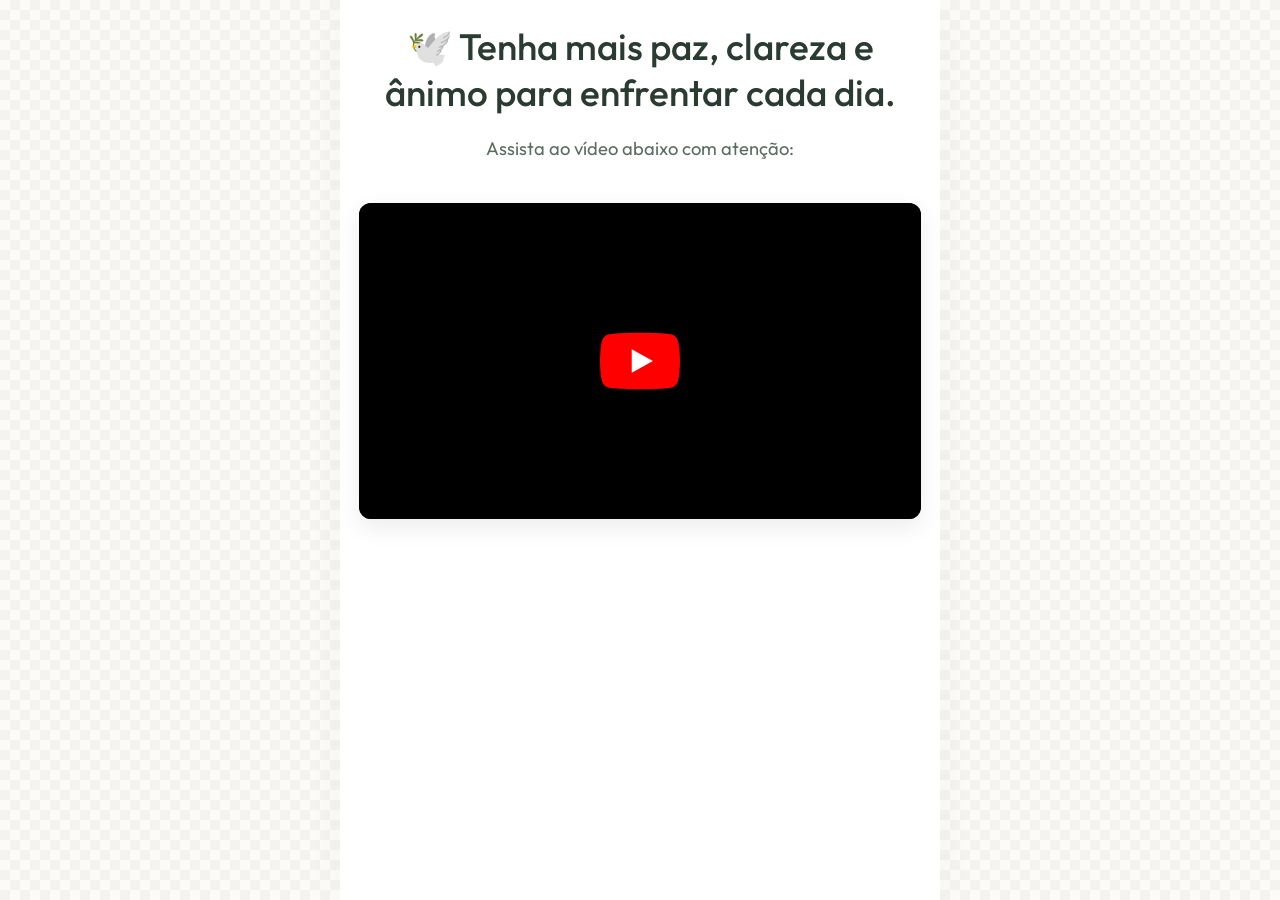
==== commit c214cd4e: "Add files via upload" ====
--- a/index.html
+++ b/index.html
@@ -14,7 +14,7 @@
         <!-- 1. HEADLINE -->
         <header class="section text-center scroll-fade">
             <h1 class="main-title">🕊️ Tenha mais paz, clareza e ânimo para enfrentar cada dia.</h1>
-            <p class="subtitle mt-2">Assista ao vídeo abaixo com atenção (é curto e muito importante):</p>
+            <p class="subtitle mt-2">Assista ao vídeo abaixo com atenção:</p>
         </header>
 
         <!-- 2. VÍDEO VSL -->
@@ -132,7 +132,7 @@
                 }
             }, 3000);
 
-            // Verifica a cada 1 segundo se o usuário já assistiu 3 minutos (180 segundos)
+            // Verifica a cada 1 segundo se o usuário já assistiu 3 minutos e meio (210 segundos)
             setInterval(checkVideoTime, 1000);
         }
 
@@ -171,7 +171,7 @@
             
             if (player && player.getCurrentTime) {
                 var time = player.getCurrentTime();
-                if (time >= 180) { // 3 minutos = 180 segundos
+                if (time >= 210) { // 3 minutos e meio = 210 segundos
                     revealContent();
                 }
             }
